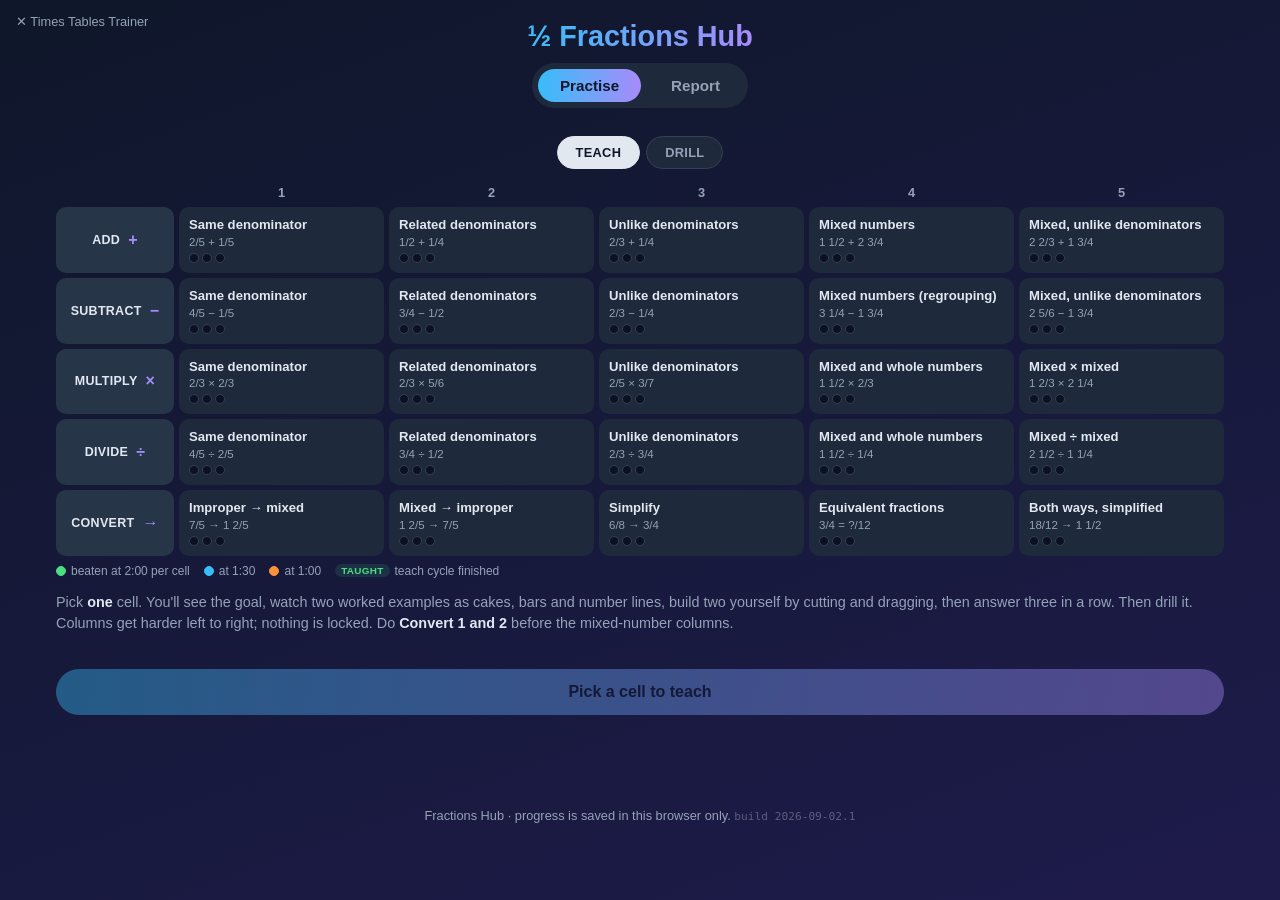
==== fractions/index.html @ 554c518f "Add the Fractions Hub: teach and drill grid with cake interactives A second app in fractions/, linke" ====
<!doctype html>
<html lang="en-AU">
<head>
<meta charset="UTF-8" />
<meta name="viewport" content="width=device-width, initial-scale=1.0" />
<title>Fractions Hub — Teach and Drill</title>
<meta name="theme-color" content="#0f172a" />
<link rel="icon" href="../icons/icon-192.png" />
<link rel="stylesheet" href="styles.css" />
</head>
<body>
<header class="app-header">
  <a class="hub-link" href="../index.html">✕ Times Tables Trainer</a>
  <h1>½ Fractions Hub</h1>
  <nav class="tabs">
    <button class="tab-btn active" data-tab="practise">Practise</button>
    <button class="tab-btn" data-tab="report">Report</button>
  </nav>
</header>

<main>
  <!-- ============ PRACTISE TAB ============ -->
  <section id="tab-practise" class="tab-panel active">

    <!-- grid: pick cells -->
    <div id="screen-grid" class="screen active">
      <div class="filter-row" id="modeToggle"></div>
      <div class="matrix" id="matrix"></div>
      <div class="matrix-legend" id="matrixLegend"></div>
      <p class="help" id="helpText"></p>
      <div id="tierRow" class="tier-row hidden">
        <span class="eyebrow">Pace</span>
        <div id="tierChips" class="tier-chips"></div>
      </div>
      <button id="startBtn" class="primary-btn" disabled>Pick a cell</button>
    </div>

    <!-- teach cycle -->
    <div id="screen-teach" class="screen">
      <div class="progress-row">
        <span id="teachPhase">Learning goals</span>
        <button id="teachQuitBtn" class="exit-btn">Exit</button>
      </div>
      <div class="progress-track"><div id="teachBar" class="progress-fill"></div></div>
      <div id="teachSub" class="teach-sub"></div>
      <div id="teachContent"></div>
      <div class="start-bar"><button id="teachNextBtn" class="primary-btn">Next</button></div>
    </div>

    <!-- timed drill -->
    <div id="screen-drill" class="screen">
      <div id="pauseOverlay" class="pause-overlay hidden">
        <div class="pause-card">
          <p class="pause-title">Paused — you left the drill screen</p>
          <p class="pause-sub">No calculators, no other tabs. Press Play to start this drill again from the beginning.</p>
          <button id="pausePlayBtn" class="primary-btn inline">▶ Play</button>
        </div>
      </div>
      <div id="cheatBanner" class="cheat-banner hidden">You left the drill screen — drill restarted.</div>
      <div class="quiz-hud">
        <div class="hud-item"><span class="hud-label">Cells</span><span id="hudCells" class="hud-value">-</span></div>
        <div class="hud-item"><span class="hud-label">Time</span><span id="hudTimer" class="hud-value">0:00</span></div>
        <div class="hud-item"><span class="hud-label">Pace</span><span id="hudTier" class="hud-value">-</span></div>
        <div class="hud-item"><span class="hud-label">Done</span><span id="hudDone" class="hud-value">0</span></div>
      </div>
      <div class="timer-bar-track"><div id="timerBar" class="timer-bar-fill"></div></div>
      <div class="question-card">
        <div id="qTag" class="q-tag"></div>
        <div id="qPrompt" class="q-prompt"></div>
        <div id="qText" class="q-text"></div>
        <div id="qAnswer" class="q-answer"></div>
        <div id="qFeedback" class="feedback" aria-live="polite"></div>
        <button id="qNextBtn" class="secondary-btn inline hidden">Next ↵</button>
      </div>
      <div class="table-scroll log-scroll">
        <table class="log-table"><thead><tr><th>#</th><th>Question</th><th>Your answer</th></tr></thead><tbody id="drillLogBody"></tbody></table>
      </div>
      <button id="quitBtn" class="secondary-btn">Quit</button>
    </div>

    <!-- results -->
    <div id="screen-results" class="screen">
      <h2 id="resultsTitle">Time's up</h2>
      <div class="results-summary">
        <div class="result-stat"><span id="resCorrect">0</span><label>Correct</label></div>
        <div class="result-stat"><span><span id="resTotal">0</span><small> of </small><span id="resPlanned">0</span></span><label>Answered</label></div>
        <div class="result-stat"><span id="resAccuracy">0%</span><label>Accuracy</label></div>
        <div class="result-stat"><span id="resTime">0:00</span><label>Time</label></div>
      </div>
      <div id="resCells"></div>
      <div id="resMisses"></div>
      <div class="results-actions">
        <button id="retryBtn" class="primary-btn">Retry</button>
        <button id="resTeachBtn" class="secondary-btn">Teach</button>
        <button id="resBackBtn" class="secondary-btn">Back to the grid</button>
      </div>
    </div>
  </section>

  <!-- ============ REPORT TAB ============ -->
  <section id="tab-report" class="tab-panel">
    <h2>Progress report</h2>
    <p class="muted noprint">What this shows: first-try answers in timed drills, and which teach cycles were finished. What it cannot tell you: whether a calculator or a friend helped, or whether the method was understood or pattern-matched. Nothing leaves this device unless you copy or download it.</p>
    <div class="report-overview" id="reportOverview"></div>
    <div class="matrix" id="reportMatrix"></div>
    <div class="matrix-legend"><span class="lg"><i class="dot t120"></i>beaten at 2:00 per cell</span><span class="lg"><i class="dot t90"></i>at 1:30</span><span class="lg"><i class="dot t60"></i>at 1:00</span><span class="lg"><span class="ttick">taught</span> teach cycle finished</span></div>
    <div id="reportMisses"></div>
    <div id="reportHistory"></div>
    <div class="export-row noprint">
      <input id="studentName" class="name-input" type="text" maxlength="40" autocomplete="name" placeholder="Your name (for the export)" aria-label="your name for the export">
      <button id="copyTsvBtn" class="secondary-btn inline">Copy row for sheet</button>
      <button id="copyTextBtn" class="secondary-btn inline">Copy teacher text</button>
      <button id="downloadCsvBtn" class="secondary-btn inline">Download CSV</button>
      <button id="printBtn" class="secondary-btn inline">Print / save as PDF</button>
    </div>
    <div id="copyNote" class="copy-note noprint" aria-live="polite"></div>
    <button id="resetBtn" class="secondary-btn danger noprint">Reset all fractions progress</button>
  </section>
</main>

<footer class="app-footer">
  <p>Fractions Hub · progress is saved in this browser only. <span id="buildTag" class="build-tag"></span></p>
</footer>

<!-- load order matters: content, models, interactives, then the engine -->
<script src="data/cells.js"></script>
<script src="models.js"></script>
<script src="interactives.js"></script>
<script src="engine.js"></script>
</body>
</html>
---- fractions/styles.css ----
/* Fractions Hub — shares the Times Tables Trainer palette so the two read as
   one suite. Colour is a taxonomy: --fa first amount, --fb second amount,
   --fr answer, --fx taken away, --ab overlap; --t120/--t90/--t60 the three
   paces. Correctness is always a glyph + text, never colour alone. */
:root {
  --bg: #0f172a; --panel: #1e293b; --panel-light: #273549; --ink: #e2e8f0; --muted: #94a3b8;
  --accent: #38bdf8; --accent-2: #a78bfa; --good: #4ade80; --bad: #f87171; --line: #334155;
  --fa: #38bdf8; --fb: #a78bfa; --fr: #fbbf24; --fx: #64748b; --ab: #f472b6;
  --t120: #4ade80; --t90: #38bdf8; --t60: #fb923c;
  --radius: 14px;
}
* { box-sizing: border-box; }
body { margin: 0; font-family: "Segoe UI", Roboto, Helvetica, Arial, sans-serif; background: linear-gradient(160deg, #0f172a, #1e1b4b); color: var(--ink); min-height: 100vh; }
button { font-family: inherit; }
.hidden { display: none !important; }
.muted { color: var(--muted); font-size: .9rem; line-height: 1.5; }
h2 { font-size: 1.1rem; color: var(--muted); margin: 22px 0 10px; }
h3 { font-size: 1rem; color: var(--muted); margin: 18px 0 8px; }
small { font-size: .8em; }

.app-header { display: flex; flex-direction: column; align-items: center; gap: 10px; padding: 20px 16px 10px; position: relative; }
.app-header h1 { margin: 0; font-size: 1.8rem; background: linear-gradient(90deg, var(--accent), var(--accent-2)); -webkit-background-clip: text; background-clip: text; color: transparent; }
.hub-link { position: absolute; left: 16px; top: 14px; font-size: .8rem; color: var(--muted); text-decoration: none; }
.hub-link:hover { color: var(--ink); text-decoration: underline; }
.tabs { display: flex; gap: 8px; background: var(--panel); padding: 6px; border-radius: 999px; }
.tab-btn { border: none; background: transparent; color: var(--muted); padding: 8px 22px; border-radius: 999px; cursor: pointer; font-weight: 600; font-size: .95rem; }
.tab-btn.active { background: linear-gradient(90deg, var(--accent), var(--accent-2)); color: #0f172a; }
main { max-width: 900px; margin: 0 auto; padding: 12px 16px 60px; }
body.wide main { max-width: 1200px; }
.tab-panel { display: none; } .tab-panel.active { display: block; }
.screen { display: none; } .screen.active { display: block; }
.app-footer { text-align: center; color: var(--muted); font-size: .8rem; padding: 20px; }
.build-tag { font-family: monospace; font-size: .7rem; opacity: .5; }

/* ---- buttons ---- */
.primary-btn { margin-top: 20px; background: linear-gradient(90deg, var(--accent), var(--accent-2)); color: #0f172a; border: none; padding: 14px 28px; border-radius: 999px; font-weight: 800; font-size: 1rem; cursor: pointer; width: 100%; }
.primary-btn:disabled { opacity: .4; cursor: not-allowed; }
.secondary-btn { margin-top: 12px; background: var(--panel); color: var(--ink); border: 1px solid var(--line); padding: 10px 20px; border-radius: 999px; cursor: pointer; width: 100%; }
.secondary-btn.danger { color: var(--bad); border-color: var(--bad); }
.inline { width: auto; margin-top: 0; }
.exit-btn { background: none; border: none; color: var(--muted); font-weight: 600; font-size: .85rem; cursor: pointer; }
.exit-btn:hover { color: var(--ink); }
.mini { background: var(--panel-light); color: var(--ink); border: 1px solid var(--line); border-radius: 8px; padding: 6px 10px; min-height: 40px; min-width: 40px; cursor: pointer; font-weight: 700; }
.mini:hover { border-color: var(--accent); }
.mini.big { padding: 6px 16px; border-color: var(--fb); }
:focus-visible { outline: 3px solid var(--accent); outline-offset: 2px; }

/* ---- grid / matrix ---- */
.filter-row { display: flex; gap: 6px; justify-content: center; flex-wrap: wrap; margin: 6px 0 14px; }
.filter-btn { border: 1px solid var(--line); background: var(--panel); color: var(--muted); font-size: .8rem; font-weight: 700; padding: 8px 18px; border-radius: 999px; cursor: pointer; text-transform: uppercase; letter-spacing: .3px; }
.filter-btn.active { background: var(--ink); color: var(--bg); border-color: var(--ink); }
.matrix { display: flex; flex-direction: column; gap: 5px; overflow-x: auto; }
.mrow { display: grid; grid-template-columns: 118px repeat(5, 1fr); gap: 5px; min-width: 700px; }
.mcell { border: 2px solid transparent; border-radius: 10px; background: var(--panel); padding: 8px 8px; min-height: 64px; display: flex; flex-direction: column; justify-content: center; gap: 3px; color: var(--ink); text-align: left; font: inherit; }
.mhead .mcell { min-height: 0; background: transparent; border: none; padding: 2px 6px; }
.colhead { text-align: center; font-weight: 800; font-size: .8rem; color: var(--muted); }
.rowlabel { justify-content: center; font-weight: 700; font-size: .78rem; text-transform: uppercase; letter-spacing: .3px; background: var(--panel-light); flex-direction: row; align-items: center; gap: 8px; }
.rowsym { color: var(--accent-2); font-size: 1rem; }
.cell { cursor: pointer; transition: border-color .15s, transform .1s; }
.cell:hover { transform: translateY(-1px); border-color: var(--line); }
.cell.static { cursor: default; } .cell.static:hover { transform: none; border-color: transparent; }
.cell.untried { opacity: .6; }
.cell.target { border-color: var(--accent); }
.cell.below { background: rgba(74, 222, 128, .08); }
.cell-name { font-size: .82rem; font-weight: 700; line-height: 1.2; }
.cell-eg { font-size: .72rem; color: var(--muted); }
.cell-foot { display: flex; align-items: center; gap: 6px; flex-wrap: wrap; margin-top: 2px; font-size: .68rem; color: var(--muted); }
.dots { display: inline-flex; gap: 3px; }
.dot { display: inline-block; width: 10px; height: 10px; border-radius: 50%; background: #0b1120; border: 1px solid var(--line); }
.dot.t120 { background: var(--t120); border-color: var(--t120); } .dot.t90 { background: var(--t90); border-color: var(--t90); } .dot.t60 { background: var(--t60); border-color: var(--t60); }
.ttick { font-size: .62rem; font-weight: 800; text-transform: uppercase; letter-spacing: .3px; color: var(--good); background: rgba(74, 222, 128, .12); border-radius: 8px; padding: 1px 6px; }
.drill-tag { font-size: .62rem; font-weight: 800; text-transform: uppercase; letter-spacing: .3px; color: var(--accent); background: #0b1120; border-radius: 8px; padding: 1px 6px; margin-left: auto; }
.drill-tag.muted { color: var(--good); }
.matrix-legend { display: flex; gap: 14px; flex-wrap: wrap; font-size: .75rem; color: var(--muted); margin-top: 8px; }
.lg { display: inline-flex; align-items: center; gap: 5px; }
.help { color: var(--muted); font-size: .9rem; line-height: 1.5; margin: 14px 0; }
.help b { color: var(--ink); }
.tier-row { display: flex; align-items: center; gap: 12px; flex-wrap: wrap; }
.tier-chips { display: flex; gap: 8px; flex-wrap: wrap; }
.tier-chip { display: inline-flex; align-items: center; gap: 8px; background: var(--panel); border: 2px solid transparent; color: var(--ink); border-radius: 999px; padding: 10px 18px; font-weight: 700; cursor: pointer; }
.tier-chip.selected { border-color: var(--accent-2); background: var(--panel-light); }
.sw { display: inline-block; width: 14px; height: 14px; border-radius: 4px; border: 1px solid rgba(255,255,255,.25); }
.sw.fa { background: var(--fa); } .sw.fb { background: var(--fb); } .sw.fr-fill { background: var(--fr); } .sw.fx { background: var(--fx); opacity: .7; } .sw.ab { background: var(--ab); }
.sw.t120 { background: var(--t120); } .sw.t90 { background: var(--t90); } .sw.t60 { background: var(--t60); }
.eyebrow { font-size: .7rem; font-weight: 800; text-transform: uppercase; letter-spacing: .4px; color: var(--muted); margin: 14px 0 6px; }

/* ---- fractions in text ---- */
.fr { display: inline-flex; flex-direction: column; align-items: center; vertical-align: middle; line-height: 1.05; margin: 0 3px; }
.fn, .fd { padding: 0 5px; } .fn { border-bottom: 2px solid currentColor; }
.wh { font-weight: 800; margin-right: 2px; }
.mx { display: inline-flex; align-items: center; }
.op { margin: 0 8px; color: var(--muted); }
.blank { display: inline-block; min-width: 1.4em; border: 2px dashed var(--accent-2); border-radius: 6px; color: var(--accent-2); text-align: center; }

/* ---- teach ---- */
.progress-row { display: flex; justify-content: space-between; align-items: center; font-size: .9rem; color: var(--muted); margin: 6px 0; font-weight: 700; }
.progress-track { height: 8px; background: var(--panel); border-radius: 999px; overflow: hidden; }
.progress-fill { height: 100%; width: 0; background: linear-gradient(90deg, var(--accent), var(--accent-2)); transition: width .3s ease; }
.teach-sub { font-size: .8rem; color: var(--muted); margin: 6px 0 14px; text-align: center; }
.li-box { background: var(--panel); border-left: 4px solid var(--accent); border-radius: 10px; padding: 12px 16px; }
.li-box .eyebrow { margin-top: 0; }
.li-text { font-size: 1.15rem; font-weight: 700; }
.sc-list { display: flex; flex-direction: column; gap: 6px; }
.sc-item { display: flex; gap: 10px; background: var(--panel); border-radius: 10px; padding: 10px 12px; }
.sc-step { width: 26px; height: 26px; border-radius: 50%; background: var(--accent-2); color: var(--bg); font-weight: 800; display: inline-flex; align-items: center; justify-content: center; flex: none; }
.sc-body { display: flex; flex-direction: column; gap: 2px; }
.sc-tag { font-size: .7rem; font-weight: 800; text-transform: uppercase; letter-spacing: .3px; color: var(--muted); }
.against { background: rgba(251, 191, 36, .08); border: 1px solid rgba(251, 191, 36, .3); border-radius: 10px; padding: 10px 14px; margin-top: 14px; line-height: 1.5; }
.against .eyebrow { margin-top: 0; color: var(--fr); }
.cycle { color: var(--muted); line-height: 1.6; margin: 0 0 0 20px; }
.legend { display: flex; gap: 12px; flex-wrap: wrap; font-size: .78rem; color: var(--muted); margin-top: 14px; }
.watch-q { font-size: 1.6rem; font-weight: 800; text-align: center; background: var(--panel); border-radius: 12px; padding: 14px; margin-bottom: 12px; }
.watch-q.big { font-size: 2.2rem; }
.watch-q .prompt { font-size: 1rem; font-weight: 600; color: var(--muted); display: block; margin-bottom: 4px; }
.watch-text { font-size: 1.05rem; line-height: 1.55; margin: 8px 0 14px; }
.build-say { font-size: 1.05rem; line-height: 1.5; background: rgba(56, 189, 248, .08); border-left: 4px solid var(--accent); padding: 10px 14px; border-radius: 8px; margin-bottom: 12px; }
.models { display: flex; flex-direction: column; gap: 10px; }
.models.small .cake { width: 64px; height: 64px; }
.model-block { background: var(--panel); border-radius: 10px; padding: 10px 12px; overflow-x: auto; }
.model-label { font-size: .78rem; font-weight: 700; color: var(--muted); display: flex; align-items: center; gap: 6px; margin-bottom: 6px; }
.symbolic { font-size: 1.35rem; font-weight: 700; text-align: center; padding: 8px; }
.cake-row, .bar-row { display: flex; gap: 10px; flex-wrap: wrap; align-items: center; }
.pieces .cake { width: 46px; height: 46px; }
.teach-feedback { font-size: .95rem; line-height: 1.5; margin: 12px 0 0; padding: 10px 14px; border-radius: 10px; min-height: 18px; }
.teach-feedback.good { background: rgba(74, 222, 128, .12); color: var(--good); }
.teach-feedback.bad { background: rgba(248, 113, 113, .12); color: #fecaca; }
.teach-feedback .steps { margin: 8px 0 0 18px; color: var(--ink); }
.teach-feedback .steps li { margin: 3px 0; }
.youdo-streak { text-align: center; color: var(--muted); font-size: .9rem; margin-bottom: 8px; }
.row-actions { display: flex; gap: 10px; flex-wrap: wrap; margin-top: 16px; }
.start-bar { margin-top: 16px; }

/* ---- SVG models ---- */
svg.cake, svg.bar, svg.grid, svg.numline { max-width: 100%; height: auto; }
.slice { fill: #0b1120; stroke: #cbd5e1; stroke-width: 1.5; transition: fill .15s; }
.slice.fa { fill: var(--fa); } .slice.fb { fill: var(--fb); } .slice.fr-fill { fill: var(--fr); } .slice.ab { fill: var(--ab); }
.slice.fx { fill: var(--fx); opacity: .55; }
.slice.picked { stroke: #fff; stroke-width: 4; }
.subline { stroke: #e2e8f0; stroke-width: 1; stroke-dasharray: 3 3; opacity: .7; pointer-events: none; }
.cell { }
svg.grid .cell { fill: #0b1120; stroke: #94a3b8; stroke-width: .8; }
svg.grid .cell.fa { fill: var(--fa); opacity: .8; } svg.grid .cell.fb { fill: var(--fb); opacity: .8; } svg.grid .cell.ab { fill: var(--ab); }
svg.grid .unitline { stroke: #f1f5f9; stroke-width: 2.5; pointer-events: none; }
svg.grid .tab { fill: #1e293b; stroke: var(--line); cursor: pointer; }
svg.grid .tab-c.on { fill: var(--fa); } svg.grid .tab-r.on { fill: var(--fb); }
svg.grid .tab:hover { stroke: #fff; }
svg.numline .axis { stroke: #e2e8f0; stroke-width: 2; }
svg.numline .tick { stroke: #94a3b8; stroke-width: 1; } svg.numline .tick.big { stroke: #e2e8f0; stroke-width: 2; }
svg.numline .ticklabel, svg.numline .marklabel, svg.numline .jumplabel { fill: #e2e8f0; font-size: 12px; font-weight: 700; }
svg.numline .linebar { opacity: .35; } svg.numline .linebar.fa { fill: var(--fa); }
svg.numline .jump { fill: none; stroke-width: 3; } svg.numline .jump.fb { stroke: var(--fb); } svg.numline .jump.fx { stroke: var(--fx); }
svg.numline .jump.partial { stroke-dasharray: 5 4; }
svg.numline .mark.fa { fill: var(--fa); } svg.numline .mark.fr-fill { fill: var(--fr); } svg.numline .mark { stroke: #0b1120; stroke-width: 2; }

/* ---- interactives ---- */
.cake-group { background: var(--panel); border: 2px dashed transparent; border-radius: 12px; padding: 10px 12px; margin-bottom: 10px; }
.cake-group.drop-target { border-color: var(--line); }
.cb-head { display: flex; justify-content: space-between; align-items: center; gap: 8px; margin-bottom: 6px; }
.cb-label { font-weight: 700; display: inline-flex; align-items: center; gap: 6px; }
.cb-note { color: var(--muted); font-size: .8rem; }
.cb-cakes { min-height: 60px; }
.cake-wrap { display: inline-block; touch-action: none; }
.cake-wrap.draggable .slice.fa, .cake-wrap.draggable .slice.fb { cursor: grab; }
.cb-empty { color: var(--muted); font-size: .85rem; }
.cb-controls, .gb-controls { display: flex; gap: 6px; flex-wrap: wrap; align-items: center; margin-top: 8px; }
.cb-lab { font-size: .8rem; color: var(--muted); margin-right: 2px; display: inline-flex; align-items: center; gap: 5px; }
.cb-readout { font-size: .85rem; color: var(--muted); margin-top: 6px; }
.cb-msg { font-size: .9rem; color: #fecaca; margin-top: 6px; min-height: 1.2em; }
.gb, .jl, .bb { background: var(--panel); border-radius: 12px; padding: 10px 12px; overflow-x: auto; }
.gb-n { display: inline-block; min-width: 24px; text-align: center; }
.gb-hint { font-size: .8rem; color: var(--muted); margin: 6px 0; }
.drag-ghost { position: fixed; pointer-events: none; transform: translate(-50%, -50%); z-index: 2000; opacity: .9; }

/* ---- fraction input ---- */
.frac-input { display: inline-flex; align-items: center; gap: 10px; justify-content: center; margin: 12px 0; }
.fi { font-size: 1.7rem; text-align: center; width: 76px; padding: 8px 4px; border-radius: 10px; border: 2px solid var(--line); background: #0b1120; color: var(--ink); font-weight: 700; }
.fi:focus { outline: none; border-color: var(--accent); }
.fi:disabled { opacity: .8; }
.fi-w { width: 64px; }
.fi-stack { display: inline-flex; flex-direction: column; align-items: center; gap: 4px; }
.fi-line { width: 76px; height: 3px; background: var(--ink); border-radius: 2px; }
.frac-input.single .fi { width: 110px; }

/* ---- drill ---- */
.quiz-hud { display: grid; grid-template-columns: repeat(4, 1fr); gap: 8px; margin-bottom: 8px; }
.hud-item { background: var(--panel); border-radius: 10px; padding: 8px; text-align: center; }
.hud-label { display: block; font-size: .65rem; color: var(--muted); text-transform: uppercase; }
.hud-value { display: block; font-size: 1.1rem; font-weight: 800; }
.timer-bar-track { height: 8px; background: var(--panel); border-radius: 999px; overflow: hidden; margin-bottom: 18px; }
.timer-bar-fill { height: 100%; width: 100%; background: linear-gradient(90deg, var(--good), var(--accent)); transition: width .2s linear, background .3s; }
.question-card { background: var(--panel); border-radius: var(--radius); padding: 22px 20px; text-align: center; }
.q-tag { font-size: .72rem; font-weight: 700; color: var(--muted); text-transform: uppercase; letter-spacing: .4px; }
.review-tag { color: var(--good); }
.q-prompt { color: var(--muted); margin-top: 6px; min-height: 1.2em; }
.q-text { font-size: 2.3rem; font-weight: 800; margin: 8px 0; }
.feedback { min-height: 1.5em; margin-top: 10px; font-weight: 700; font-size: 1.1rem; }
.feedback.correct { color: var(--good); } .feedback.wrong { color: var(--bad); }
.feedback .rule { font-weight: 400; font-size: .92rem; color: var(--ink); margin-top: 6px; line-height: 1.5; }
.log-scroll { margin-top: 14px; max-height: 32vh; overflow: auto; border-radius: 10px; border: 1px solid var(--line); }
.log-table { width: 100%; border-collapse: collapse; background: #0b1120; font-size: .9rem; }
.log-table th, .log-table td { border-bottom: 1px solid var(--line); padding: 6px 10px; text-align: left; }
.log-table thead th { background: var(--panel); color: var(--accent-2); position: sticky; top: 0; }
.row-correct { color: var(--good); } .row-wrong { color: var(--bad); }
.pause-overlay { position: fixed; inset: 0; background: rgba(2, 6, 23, .96); display: flex; align-items: center; justify-content: center; z-index: 1000; text-align: center; padding: 24px; }
.pause-card { max-width: 420px; }
.pause-title { font-size: 1.3rem; font-weight: 800; margin: 0 0 8px; }
.pause-sub { color: var(--muted); margin: 0 0 20px; }
.cheat-banner { background: #7f1d1d; color: #fecaca; border: 1px solid var(--bad); border-radius: 10px; padding: 10px 14px; text-align: center; font-weight: 700; margin-bottom: 12px; }

/* ---- results / report ---- */
.results-summary { display: grid; grid-template-columns: repeat(4, 1fr); gap: 10px; margin: 16px 0; }
.result-stat { background: var(--panel); border-radius: 12px; padding: 14px 6px; text-align: center; }
.result-stat > span { display: block; font-size: 1.6rem; font-weight: 800; }
.result-stat label { font-size: .7rem; color: var(--muted); text-transform: uppercase; }
.skill-row { display: flex; justify-content: space-between; align-items: center; gap: 8px; padding: 8px 10px; background: var(--panel); border-radius: 8px; margin-bottom: 5px; font-size: .9rem; flex-wrap: wrap; }
.skill-name { font-weight: 600; }
.skill-score { font-weight: 800; border-radius: 10px; padding: 1px 9px; margin-left: 6px; }
.skill-score.ok { color: var(--good); background: rgba(74, 222, 128, .12); }
.skill-score.mid { color: var(--fr); background: rgba(251, 191, 36, .12); }
.skill-score.low { color: var(--bad); background: rgba(248, 113, 113, .12); }
.chip { display: inline-block; font-size: .7rem; font-weight: 800; border-radius: 8px; padding: 2px 8px; margin-left: 4px; color: var(--bg); }
.chip.t120 { background: var(--t120); } .chip.t90 { background: var(--t90); } .chip.t60 { background: var(--t60); }
.chip.none { background: var(--panel-light); color: var(--muted); }
.miss-row { padding: 8px 10px; border-bottom: 1px solid var(--line); font-size: .9rem; }
.miss-row .rule { color: var(--muted); font-size: .85rem; margin-top: 3px; }
.results-actions { display: flex; gap: 10px; flex-wrap: wrap; margin-top: 16px; }
.results-actions .primary-btn, .results-actions .secondary-btn { margin-top: 0; width: auto; flex: 1; }
.report-overview { display: grid; grid-template-columns: repeat(auto-fit, minmax(140px, 1fr)); gap: 10px; margin-bottom: 20px; }
.overview-card { background: var(--panel); border-radius: 12px; padding: 14px; text-align: center; }
.overview-card span { display: block; font-size: 1.5rem; font-weight: 800; color: var(--accent); }
.overview-card label { font-size: .75rem; color: var(--muted); }
.table-scroll { overflow-x: auto; }
.prog-table { width: 100%; border-collapse: collapse; background: var(--panel); border-radius: 10px; overflow: hidden; font-size: .88rem; }
.prog-table th, .prog-table td { padding: 8px 10px; border-bottom: 1px solid var(--line); text-align: left; }
.prog-table th { background: var(--panel-light); color: var(--muted); font-size: .72rem; text-transform: uppercase; }
.prog-table td.num { text-align: right; white-space: nowrap; }
.export-row { display: flex; gap: 8px; flex-wrap: wrap; align-items: center; margin-top: 20px; }
.name-input { font: inherit; padding: 10px 12px; border-radius: 10px; border: 1px solid var(--line); background: #0b1120; color: var(--ink); min-width: 220px; }
.copy-note { color: var(--muted); font-size: .85rem; min-height: 1.2em; margin-top: 8px; }

@media (max-width: 560px) {
  .results-summary, .quiz-hud { grid-template-columns: repeat(2, 1fr); }
  .q-text { font-size: 1.8rem; }
  .hub-link { position: static; }
}
@media (prefers-reduced-motion: reduce) {
  * { transition: none !important; animation: none !important; }
}
@media print {
  body { background: #fff; color: #000; }
  .app-header, .app-footer, #tab-practise, .noprint { display: none !important; }
  #tab-report { display: block !important; }
  .mcell, .overview-card, .skill-row, .prog-table { background: #fff; color: #000; border: 1px solid #999; }
  .overview-card span { color: #000; }
}
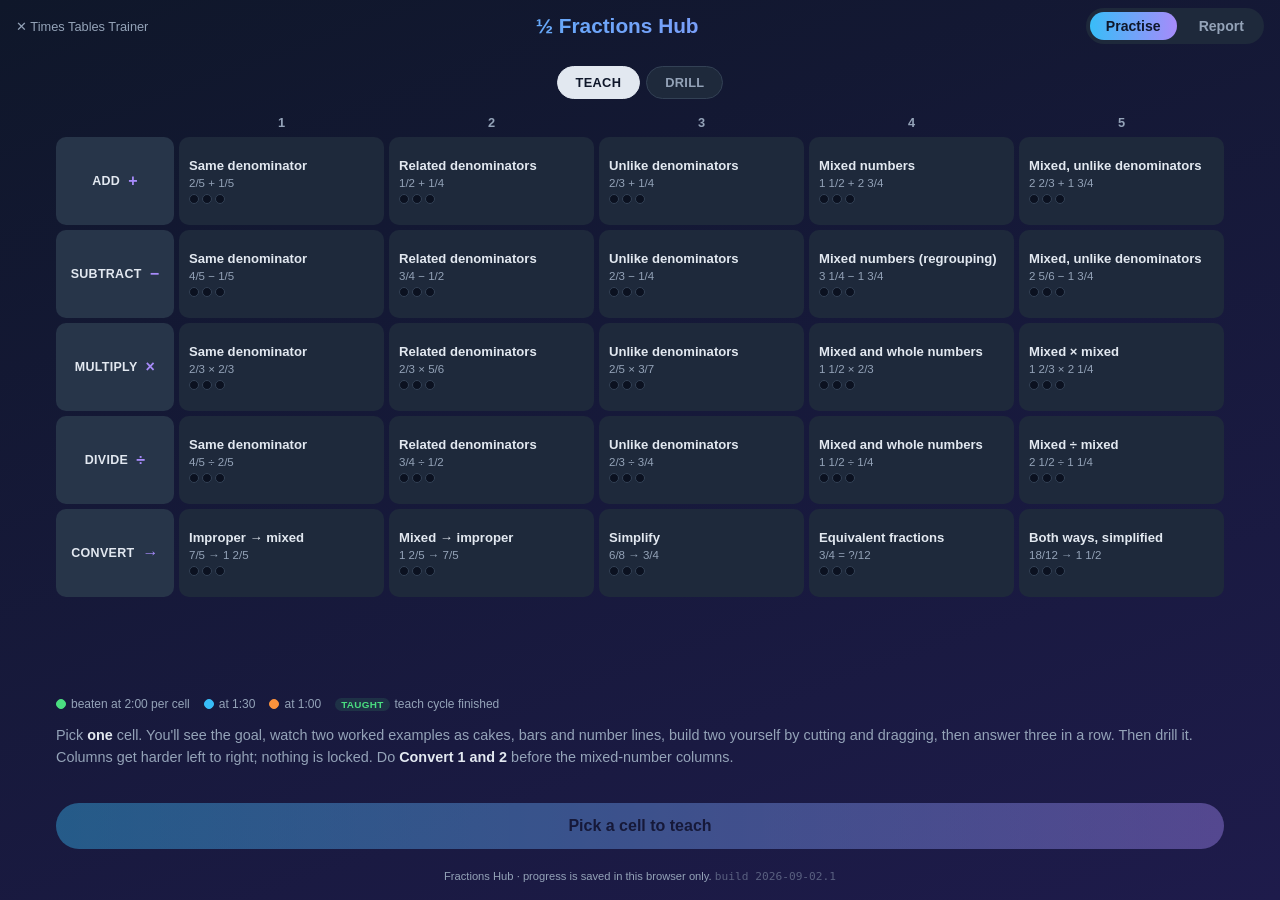
==== commit 338d522f: "Fit both apps in one view on a laptop, and write the rule down Neither app fitted a school laptop: t" ====
--- a/fractions/index.html
+++ b/fractions/index.html
@@ -69,6 +69,7 @@
         <div id="qPrompt" class="q-prompt"></div>
         <div id="qText" class="q-text"></div>
         <div id="qAnswer" class="q-answer"></div>
+        <button id="qCheckBtn" class="primary-btn inline">Check ↵</button>
         <div id="qFeedback" class="feedback" aria-live="polite"></div>
         <button id="qNextBtn" class="secondary-btn inline hidden">Next ↵</button>
       </div>
@@ -87,8 +88,10 @@
         <div class="result-stat"><span id="resAccuracy">0%</span><label>Accuracy</label></div>
         <div class="result-stat"><span id="resTime">0:00</span><label>Time</label></div>
       </div>
-      <div id="resCells"></div>
-      <div id="resMisses"></div>
+      <div class="scroll-area">
+        <div id="resCells"></div>
+        <div id="resMisses"></div>
+      </div>
       <div class="results-actions">
         <button id="retryBtn" class="primary-btn">Retry</button>
         <button id="resTeachBtn" class="secondary-btn">Teach</button>
@@ -100,12 +103,14 @@
   <!-- ============ REPORT TAB ============ -->
   <section id="tab-report" class="tab-panel">
     <h2>Progress report</h2>
-    <p class="muted noprint">What this shows: first-try answers in timed drills, and which teach cycles were finished. What it cannot tell you: whether a calculator or a friend helped, or whether the method was understood or pattern-matched. Nothing leaves this device unless you copy or download it.</p>
-    <div class="report-overview" id="reportOverview"></div>
-    <div class="matrix" id="reportMatrix"></div>
-    <div class="matrix-legend"><span class="lg"><i class="dot t120"></i>beaten at 2:00 per cell</span><span class="lg"><i class="dot t90"></i>at 1:30</span><span class="lg"><i class="dot t60"></i>at 1:00</span><span class="lg"><span class="ttick">taught</span> teach cycle finished</span></div>
-    <div id="reportMisses"></div>
-    <div id="reportHistory"></div>
+    <div class="scroll-area">
+      <p class="muted noprint">What this shows: first-try answers in timed drills, and which teach cycles were finished. What it cannot tell you: whether a calculator or a friend helped, or whether the method was understood or pattern-matched. Nothing leaves this device unless you copy or download it.</p>
+      <div class="report-overview" id="reportOverview"></div>
+      <div class="matrix" id="reportMatrix"></div>
+      <div class="matrix-legend"><span class="lg"><i class="dot t120"></i>beaten at 2:00 per cell</span><span class="lg"><i class="dot t90"></i>at 1:30</span><span class="lg"><i class="dot t60"></i>at 1:00</span><span class="lg"><span class="ttick">taught</span> teach cycle finished</span></div>
+      <div id="reportMisses"></div>
+      <div id="reportHistory"></div>
+    </div>
     <div class="export-row noprint">
       <input id="studentName" class="name-input" type="text" maxlength="40" autocomplete="name" placeholder="Your name (for the export)" aria-label="your name for the export">
       <button id="copyTsvBtn" class="secondary-btn inline">Copy row for sheet</button>
--- a/fractions/styles.css
+++ b/fractions/styles.css
@@ -10,7 +10,11 @@
   --radius: 14px;
 }
 * { box-sizing: border-box; }
-body { margin: 0; font-family: "Segoe UI", Roboto, Helvetica, Arial, sans-serif; background: linear-gradient(160deg, #0f172a, #1e1b4b); color: var(--ink); min-height: 100vh; }
+/* One view, no page scroll: the shell is exactly the viewport tall and each
+   screen nominates its own scrolling region (see "scroll regions" below). */
+html { height: 100%; }
+body { margin: 0; font-family: "Segoe UI", Roboto, Helvetica, Arial, sans-serif; background: linear-gradient(160deg, #0f172a, #1e1b4b); color: var(--ink);
+  height: 100vh; height: 100dvh; overflow: hidden; display: flex; flex-direction: column; }
 button { font-family: inherit; }
 .hidden { display: none !important; }
 .muted { color: var(--muted); font-size: .9rem; line-height: 1.5; }
@@ -18,18 +22,18 @@
 h3 { font-size: 1rem; color: var(--muted); margin: 18px 0 8px; }
 small { font-size: .8em; }
 
-.app-header { display: flex; flex-direction: column; align-items: center; gap: 10px; padding: 20px 16px 10px; position: relative; }
-.app-header h1 { margin: 0; font-size: 1.8rem; background: linear-gradient(90deg, var(--accent), var(--accent-2)); -webkit-background-clip: text; background-clip: text; color: transparent; }
-.hub-link { position: absolute; left: 16px; top: 14px; font-size: .8rem; color: var(--muted); text-decoration: none; }
+.app-header { flex: none; display: flex; flex-direction: row; align-items: center; justify-content: space-between; gap: 12px; padding: 8px 16px; }
+.app-header h1 { margin: 0; flex: 1; text-align: center; font-size: 1.3rem; white-space: nowrap; background: linear-gradient(90deg, var(--accent), var(--accent-2)); -webkit-background-clip: text; background-clip: text; color: transparent; }
+.hub-link { flex: none; font-size: .8rem; color: var(--muted); text-decoration: none; white-space: nowrap; }
 .hub-link:hover { color: var(--ink); text-decoration: underline; }
-.tabs { display: flex; gap: 8px; background: var(--panel); padding: 6px; border-radius: 999px; }
-.tab-btn { border: none; background: transparent; color: var(--muted); padding: 8px 22px; border-radius: 999px; cursor: pointer; font-weight: 600; font-size: .95rem; }
+.tabs { flex: none; display: flex; gap: 6px; background: var(--panel); padding: 4px; border-radius: 999px; }
+.tab-btn { border: none; background: transparent; color: var(--muted); padding: 6px 16px; border-radius: 999px; cursor: pointer; font-weight: 600; font-size: .88rem; }
 .tab-btn.active { background: linear-gradient(90deg, var(--accent), var(--accent-2)); color: #0f172a; }
-main { max-width: 900px; margin: 0 auto; padding: 12px 16px 60px; }
+main { flex: 1 1 auto; min-height: 0; width: 100%; max-width: 900px; margin: 0 auto; padding: 8px 16px 6px; display: flex; flex-direction: column; }
 body.wide main { max-width: 1200px; }
-.tab-panel { display: none; } .tab-panel.active { display: block; }
-.screen { display: none; } .screen.active { display: block; }
-.app-footer { text-align: center; color: var(--muted); font-size: .8rem; padding: 20px; }
+.tab-panel { display: none; } .tab-panel.active { display: flex; flex: 1 1 auto; min-height: 0; flex-direction: column; }
+.screen { display: none; } .screen.active { display: flex; flex: 1 1 auto; min-height: 0; flex-direction: column; }
+.app-footer { flex: none; text-align: center; color: var(--muted); font-size: .7rem; padding: 4px 16px 6px; }
 .build-tag { font-family: monospace; font-size: .7rem; opacity: .5; }
 
 /* ---- buttons ---- */
@@ -238,6 +242,90 @@
 .name-input { font: inherit; padding: 10px 12px; border-radius: 10px; border: 1px solid var(--line); background: #0b1120; color: var(--ink); min-width: 220px; }
 .copy-note { color: var(--muted); font-size: .85rem; min-height: 1.2em; margin-top: 8px; }
 
+/* ---- scroll regions ----------------------------------------------------
+   Every screen names ONE region that takes the slack and scrolls; everything
+   else keeps its natural size. The page itself never scrolls (see the shell
+   at the top of this file), so a laptop shows the whole task at once. */
+.scroll-area { flex: 1 1 auto; min-height: 0; overflow-y: auto; overflow-x: hidden; }
+
+#screen-grid > *:not(#matrix) { flex: none; }
+#matrix { flex: 1 1 auto; min-height: 0; overflow: auto; }
+#matrix .mrow { flex: 1 1 auto; max-height: 88px; }
+#matrix .mhead { flex: none; }
+
+#screen-teach > *:not(#teachContent) { flex: none; }
+#teachContent { flex: 1 1 auto; min-height: 0; overflow-y: auto; overflow-x: hidden; }
+
+#screen-drill > *:not(.log-scroll) { flex: none; }
+#screen-drill .question-card { flex: 0 1 auto; overflow-y: auto; }
+#screen-drill .log-scroll { flex: 1 1 auto; min-height: 48px; max-height: none; }
+
+#screen-results > *:not(.scroll-area) { flex: none; }
+#tab-report > *:not(.scroll-area) { flex: none; }
+
+/* ---- short viewports (most laptops are 800px or less of usable height) ---- */
+@media (max-height: 820px) {
+  .app-header { padding: 6px 14px; }
+  .app-header h1 { font-size: 1.1rem; }
+  h2 { font-size: 1rem; margin: 10px 0 6px; }
+  h3 { margin: 12px 0 6px; }
+  main { padding: 6px 14px 4px; }
+  .filter-row { margin: 4px 0 8px; }
+  .mcell { min-height: 48px; padding: 6px; }
+  .cell-eg { font-size: .68rem; }
+  .help { margin: 8px 0; font-size: .82rem; }
+  .primary-btn { padding: 11px 24px; margin-top: 10px; font-size: .95rem; }
+  .secondary-btn { padding: 9px 18px; margin-top: 8px; }
+  .hud-item { padding: 5px; }
+  .hud-value { font-size: 1rem; }
+  .timer-bar-track { margin-bottom: 10px; }
+  .question-card { padding: 12px 16px; }
+  .q-text { font-size: 1.8rem; margin: 4px 0; }
+  .frac-input { margin: 8px 0; }
+  .fi { font-size: 1.35rem; width: 62px; padding: 5px 4px; }
+  .fi-w { width: 52px; } .fi-line { width: 62px; }
+  .watch-q { font-size: 1.3rem; padding: 10px; margin-bottom: 8px; }
+  .watch-q.big { font-size: 1.7rem; }
+  .watch-text, .build-say { font-size: .95rem; }
+  .li-text { font-size: 1.05rem; }
+  .models .cake, .cake-row .cake { width: 84px; height: 84px; }
+  .cake-group { padding: 8px 10px; }
+  .results-summary { margin: 10px 0; }
+  .result-stat { padding: 10px 6px; }
+  .result-stat > span { font-size: 1.3rem; }
+  .overview-card { padding: 10px; }
+  .overview-card span { font-size: 1.25rem; }
+}
+
+/* laptops are wide and short: spend width to buy back height. The build
+   step's groups sit side by side instead of stacking. */
+@media (min-width: 1000px) {
+  #buildStage { display: flex; align-items: flex-start; gap: 10px; }
+  #buildStage .cake-group { flex: 1 1 0; min-width: 0; margin-bottom: 0; }
+  body.wide main { max-width: 1200px; }
+}
+/* the height freed by going side by side goes back into the cakes, so the
+   slices are big enough to tap accurately */
+@media (min-width: 1000px) and (min-height: 760px) {
+  #buildStage .cake-group .cake { width: 148px; height: 148px; }
+  #buildStage .cake-group[data-gid="P"] .cake { width: 54px; height: 54px; }
+}
+
+/* netbook / small laptop: shrink the manipulatives, not the controls */
+@media (max-height: 700px) {
+  .models .cake, .cake-row .cake { width: 66px; height: 66px; }
+  .pieces .cake { width: 38px; height: 38px; }
+  .cake-group { padding: 6px 8px; margin-bottom: 6px; }
+  .cb-cakes { min-height: 0; }
+  .model-block { padding: 6px 10px; }
+  .watch-q { font-size: 1.15rem; padding: 8px; }
+  .watch-q.big { font-size: 1.5rem; }
+  .build-say, .watch-text { font-size: .9rem; padding: 8px 10px; }
+  .q-text { font-size: 1.5rem; }
+  .teach-sub { margin: 4px 0 8px; }
+  .mini { min-height: 34px; min-width: 34px; padding: 4px 8px; }
+}
+
 @media (max-width: 560px) {
   .results-summary, .quiz-hud { grid-template-columns: repeat(2, 1fr); }
   .q-text { font-size: 1.8rem; }
@@ -247,6 +335,8 @@
   * { transition: none !important; animation: none !important; }
 }
 @media print {
+  html, body { height: auto; overflow: visible; display: block; }
+  .scroll-area, #teachContent, .log-scroll, #matrix { overflow: visible; max-height: none; }
   body { background: #fff; color: #000; }
   .app-header, .app-footer, #tab-practise, .noprint { display: none !important; }
   #tab-report { display: block !important; }
